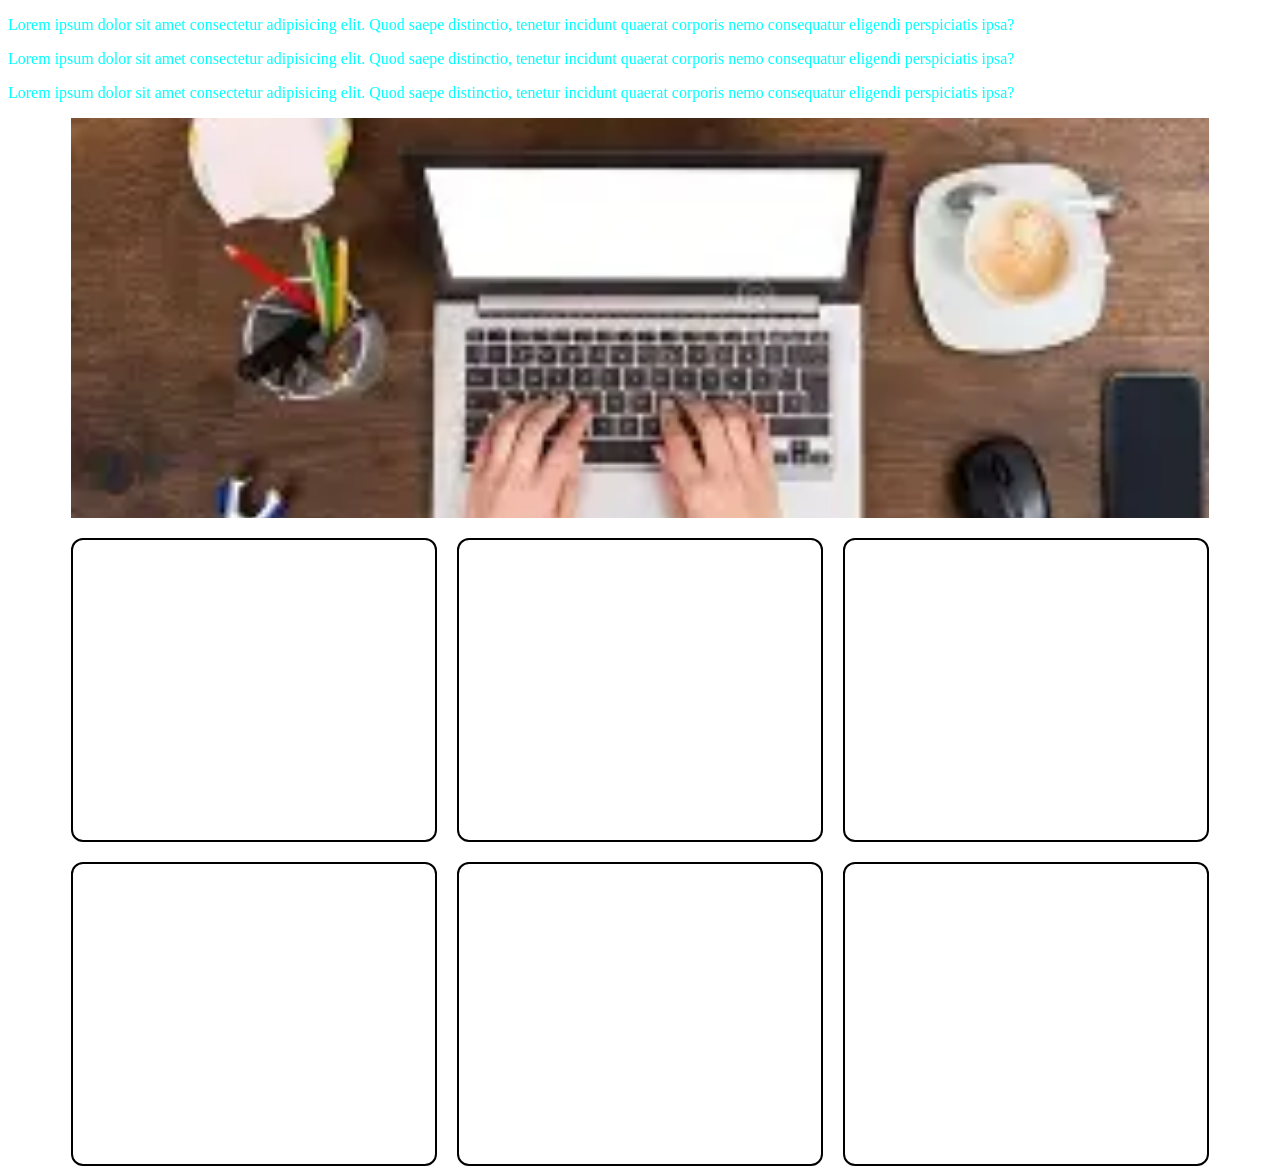
==== index.html @ 122b04da "first commit" ====
<!DOCTYPE html>
<html lang="en">

<head>
    <meta charset="UTF-8">
    <meta name="viewport" content="width=device-width, initial-scale=1.0">
    <title>Responsive</title>
    <link rel="stylesheet" href="Style.css">
</head>

<body>
    <p class="A"> Lorem ipsum dolor sit amet consectetur adipisicing elit. Quod saepe distinctio, tenetur incidunt quaerat corporis
        nemo consequatur eligendi perspiciatis ipsa?</p>
    <p class="B">Lorem ipsum dolor sit amet consectetur adipisicing elit. Quod saepe distinctio, tenetur incidunt quaerat corporis
        nemo consequatur eligendi perspiciatis ipsa?</p>
    <p class="C">Lorem ipsum dolor sit amet consectetur adipisicing elit. Quod saepe distinctio, tenetur incidunt quaerat corporis
        nemo consequatur eligendi perspiciatis ipsa?</p>
    <div class="M"></div>

    <div class="content">
        <div class="G"></div>
        <div class="G"></div>
        <div class="G"></div>
        <div class="G"></div>
        <div class="G"></div>
        <div class="G"></div>
    </div>
</body>

</html>
---- Style.css ----
.A{
    color: aqua;

}
.B{
    color: aqua;

}
.C{
    color: aqua;

}
.M{
    background-image: url("images/OIP\ \(2\).webp");
    width: 90%;
    height: 400px;
    background-repeat: no-repeat;
    background-size: cover;
    background-position: center;
    margin: 0 auto;

}
.content{
   width: 90%;
   margin: 0 auto;
    margin-top: 20px;
    display: grid;
    grid-template-columns: repeat(3,1fr);
    gap: 20px;
}
.G{
    border: 2px solid black;
    height: 300px;
    border-radius: 12px;

}


/* écran tablette */
@media(max-width:820px){
    .A{
        color: green;
    }
    .B{
        color: red;
    }
.M{
    background-image: url("images/OIP\ \(3\).webp");
    width: 90%;
    height: 400px;
    background-repeat: no-repeat;
    background-size: cover;
    background-position: center;
    margin: 0 auto;
    
}
.content{
    grid-template-columns: repeat(2,1fr);
}
}

/* écran telephone */
@media(max-width:390px){
    .A{
        color: brown;
    }
    .B{
        color: brown;
        font-weight: bold;
    }
    .C{
        color: brown;
        display: none;
    }
.M{
    background-image: url("images/télécharger\ \(1\).webp");
    width: 90%;
    height: 400px;
    background-repeat: no-repeat;
    background-size: cover;
    background-position: center;
    margin: 0 auto;
    
}
.content{
    grid-template-columns: repeat(1,1fr);
}
}
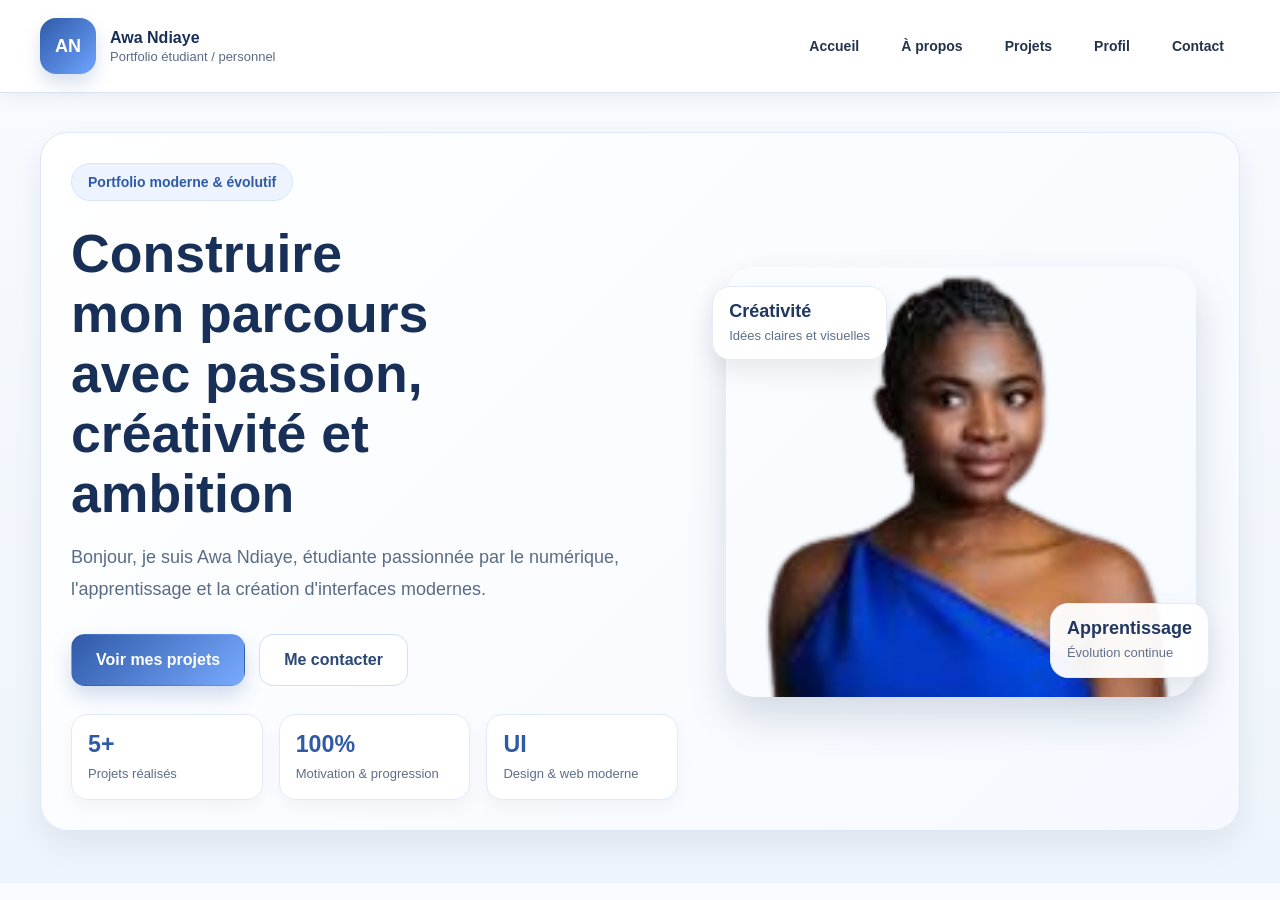
==== commit 2796dd61: "transition vers porfolio" ====
--- a/index.html
+++ b/index.html
@@ -4,27 +4,99 @@
 <head>
     <meta charset="UTF-8">
     <meta name="viewport" content="width=device-width, initial-scale=1.0">
-    <title>Responsive</title>
+    <title>Document</title>
+    
     <link rel="stylesheet" href="Style.css">
 </head>
 
 <body>
-    <p class="A"> Lorem ipsum dolor sit amet consectetur adipisicing elit. Quod saepe distinctio, tenetur incidunt quaerat corporis
-        nemo consequatur eligendi perspiciatis ipsa?</p>
-    <p class="B">Lorem ipsum dolor sit amet consectetur adipisicing elit. Quod saepe distinctio, tenetur incidunt quaerat corporis
-        nemo consequatur eligendi perspiciatis ipsa?</p>
-    <p class="C">Lorem ipsum dolor sit amet consectetur adipisicing elit. Quod saepe distinctio, tenetur incidunt quaerat corporis
-        nemo consequatur eligendi perspiciatis ipsa?</p>
-    <div class="M"></div>
+    <header class="header">
+        <div class="container header-inner">
 
-    <div class="content">
-        <div class="G"></div>
-        <div class="G"></div>
-        <div class="G"></div>
-        <div class="G"></div>
-        <div class="G"></div>
-        <div class="G"></div>
-    </div>
+            <!-- Logo + nom -->
+            <a href="#accueil" class="brand">
+                <div class="logo">AN</div>
+                <div class="brand-text">
+                    <strong>Awa Ndiaye</strong>
+                    <span>Portfolio étudiant / personnel</span>
+                </div>
+            </a>
+
+            <!-- Checkbox cachée (pour le menu burger sans JS) -->
+            <input type="checkbox" id="menuToggle" class="menu-checkbox" />
+
+            <!-- Le label est le bouton burger visuel -->
+            <label for="menuToggle" class="menu-toggle" aria-label="Ouvrir le menu">
+                <span></span>
+            </label>
+
+            <!-- Menu de navigation -->
+            <nav class="nav">
+                <a href="#accueil">Accueil</a>
+                <a href="#apropos">À propos</a>
+                <a href="#projets">Projets</a>
+                <a href="#profil">Profil</a>
+                <a href="#contact">Contact</a>
+            </nav>
+
+        </div>
+    </header>
+    <main>
+        <section class="hero" id="accueil">
+            <div class="container">
+                <div class="hero-box">
+
+                    <div class="hero-content">
+                        <div class="hero-badge">Portfolio moderne & évolutif</div>
+
+                        <h1>Construire mon parcours avec passion, créativité et ambition</h1>
+
+                        <p>
+                            Bonjour, je suis Awa Ndiaye, étudiante passionnée par le numérique,
+                            l'apprentissage et la création d'interfaces modernes.
+                        </p>
+
+                        <div class="hero-actions">
+                            <a href="#projets" class="btn btn-primary">Voir mes projets</a>
+                            <a href="#contact" class="btn btn-secondary">Me contacter</a>
+                        </div>
+
+                        <div class="hero-stats">
+                            <div class="hero-stat">
+                                <strong>5+</strong>
+                                <span>Projets réalisés</span>
+                            </div>
+                            <div class="hero-stat">
+                                <strong>100%</strong>
+                                <span>Motivation & progression</span>
+                            </div>
+                            <div class="hero-stat">
+                                <strong>UI</strong>
+                                <span>Design & web moderne</span>
+                            </div>
+                        </div>
+                    </div>
+
+                    <div class="hero-visual">
+                        <div class="floating-card top">
+                            <strong>Créativité</strong>
+                            <span>Idées claires et visuelles</span>
+                        </div>
+
+                        <div class="hero-image-wrap">
+                            <img class="hero-image" src="images/Awa Ndiaye.png" alt="Étudiante" />
+                        </div>
+
+                        <div class="floating-card bottom">
+                            <strong>Apprentissage</strong>
+                            <span>Évolution continue</span>
+                        </div>
+                    </div>
+
+                </div>
+            </div>
+        </section>
+    </main>
 </body>
 
 </html>
--- a/Style.css
+++ b/Style.css
@@ -1,88 +1,474 @@
-.A{
-    color: aqua;
-
-}
-.B{
-    color: aqua;
-
-}
-.C{
-    color: aqua;
-
-}
-.M{
-    background-image: url("images/OIP\ \(2\).webp");
-    width: 90%;
-    height: 400px;
-    background-repeat: no-repeat;
-    background-size: cover;
-    background-position: center;
-    margin: 0 auto;
-
-}
-.content{
-   width: 90%;
-   margin: 0 auto;
-    margin-top: 20px;
-    display: grid;
-    grid-template-columns: repeat(3,1fr);
-    gap: 20px;
-}
-.G{
-    border: 2px solid black;
-    height: 300px;
-    border-radius: 12px;
-
-}
-
-
-/* écran tablette */
-@media(max-width:820px){
-    .A{
-        color: green;
-    }
-    .B{
-        color: red;
-    }
-.M{
-    background-image: url("images/OIP\ \(3\).webp");
-    width: 90%;
-    height: 400px;
-    background-repeat: no-repeat;
-    background-size: cover;
-    background-position: center;
-    margin: 0 auto;
-    
-}
-.content{
-    grid-template-columns: repeat(2,1fr);
-}
-}
-
-/* écran telephone */
-@media(max-width:390px){
-    .A{
-        color: brown;
-    }
-    .B{
-        color: brown;
-        font-weight: bold;
-    }
-    .C{
-        color: brown;
-        display: none;
-    }
-.M{
-    background-image: url("images/télécharger\ \(1\).webp");
-    width: 90%;
-    height: 400px;
-    background-repeat: no-repeat;
-    background-size: cover;
-    background-position: center;
-    margin: 0 auto;
-    
-}
-.content{
-    grid-template-columns: repeat(1,1fr);
-}
-}
+* {
+  margin: 0;
+  padding: 0;
+  box-sizing: border-box;
+}
+html {
+  scroll-behavior: smooth;
+}
+body {
+  font-family: Arial, sans-serif;
+  background: linear-gradient(180deg, #f8fbff 0%, #eef4fb 100%);
+  color: #1f2f49;
+  padding-top: 92px;
+  overflow-x: hidden;
+}
+img {
+  max-width: 100%;
+  display: block;
+}
+ 
+a, button, input, textarea, select {
+  font: inherit;
+}
+ 
+.container {
+  width: min(100% - 32px, 1200px);
+  margin: 0 auto;
+}
+.header {
+  position: fixed;
+  top: 0;
+  left: 0;
+  width: 100%;
+  background: rgba(255, 255, 255, 0.92);
+  backdrop-filter: blur(12px);
+  border-bottom: 1px solid #d9e3f2;
+  z-index: 1000;
+  box-shadow: 0 6px 18px rgba(0, 0, 0, 0.05);
+}
+.header-inner {
+  min-height: 92px;
+  display: flex;
+  align-items: center;
+  justify-content: space-between;
+  gap: 20px;
+}
+.brand {
+  display: flex;
+  align-items: center;
+  gap: 14px;
+  text-decoration: none;
+  color: #1f2f49;
+  min-width: 0;
+}
+ 
+.logo {
+  width: 56px;
+  height: 56px;
+  flex: 0 0 56px;
+  border-radius: 16px;
+  background: linear-gradient(135deg, #2f5aa8, #6fa4ff);
+  color: #ffffff;
+  display: flex;
+  align-items: center;
+  justify-content: center;
+  font-weight: 700;
+  font-size: 18px;
+  box-shadow: 0 10px 18px rgba(47, 90, 168, 0.18);
+}
+.brand-text {
+  display: flex;
+  flex-direction: column;
+  gap: 2px;
+  min-width: 0;
+}
+ 
+.brand-text strong {
+  font-size: 16px;
+  color: #183057;
+  white-space: nowrap;
+  overflow: hidden;
+  text-overflow: ellipsis;
+}
+ 
+.brand-text span {
+  font-size: 13px;
+  color: #5a6b85;
+  white-space: nowrap;
+  overflow: hidden;
+  text-overflow: ellipsis;
+}
+.nav {
+  display: flex;
+  align-items: center;
+  gap: 10px;
+  flex-wrap: wrap;
+}
+ 
+.nav a {
+  text-decoration: none;
+  color: #24324a;
+  padding: 10px 16px;
+  font-size: 14px;
+  font-weight: 600;
+  border-radius: 999px;
+  transition: 0.3s ease;
+}
+ 
+.nav a:hover,
+.nav a:focus-visible {
+  background: #e8f1ff;
+  color: #2f5aa8;
+  outline: none;
+}
+.menu-checkbox {
+  display: none;
+}
+ 
+.menu-toggle {
+  display: none;
+  width: 48px;
+  height: 48px;
+  border: 1px solid #d9e3f2;
+  border-radius: 14px;
+  background: #ffffff;
+  align-items: center;
+  justify-content: center;
+  cursor: pointer;
+}
+
+
+
+
+.menu-toggle span,
+.menu-toggle::before,
+.menu-toggle::after {
+  content: "";
+  display: block;
+  width: 20px;
+  height: 2px;
+  background: #24324a;
+  border-radius: 999px;
+  transition: 0.3s ease;
+  position: relative;
+}
+ 
+.menu-toggle::before {
+  position: absolute;
+  transform: translateY(-6px);
+}
+ 
+.menu-toggle::after {
+  position: absolute;
+  transform: translateY(6px);  
+}
+.menu-checkbox:checked ~ .menu-toggle span {
+  opacity: 0;
+}
+ 
+.menu-checkbox:checked ~ .menu-toggle::before {
+  transform: rotate(45deg);
+}
+ 
+.menu-checkbox:checked ~ .menu-toggle::after {
+  transform: rotate(-45deg);
+}
+.hero {
+  padding: clamp(24px, 4vw, 40px) 0 clamp(34px, 5vw, 52px);
+}
+.hero-box {
+  min-height: 500px;
+  border: 1px solid #dde7f5;
+  border-radius: 28px;
+  background: linear-gradient(135deg, #ffffff 0%, #f5f9ff 100%);
+  display: grid;
+  grid-template-columns: minmax(0, 1.1fr) minmax(320px, 0.9fr);
+  align-items: center;
+  gap: clamp(20px, 4vw, 34px);
+  padding: clamp(18px, 3vw, 30px);
+  box-shadow: 0 14px 30px rgba(24, 48, 87, 0.08);
+  overflow: hidden;
+}
+.hero-badge {
+  display: inline-flex;
+  align-items: center;
+  gap: 8px;
+  padding: 10px 16px;
+  border-radius: 999px;
+  background: #edf4ff;
+  border: 1px solid #d6e4fb;
+  color: #2f5aa8;
+  font-size: 14px;
+  font-weight: 700;
+  margin-bottom: 22px;
+  max-width: 100%;
+  text-align: center;
+}
+.hero-content h1 {
+  font-size: clamp(2rem, 5vw, 3.35rem);
+  line-height: 1.12;
+  margin-bottom: 18px;
+  color: #183057;
+  max-width: 12ch;
+}
+.hero-content p {
+  font-size: clamp(1rem, 2vw, 1.125rem);
+  line-height: 1.8;
+  margin-bottom: 28px;
+  color: #5a6b85;
+  max-width: 620px;
+}
+.hero-actions {
+  display: flex;
+  gap: 14px;
+  flex-wrap: wrap;
+  margin-bottom: 28px;
+}
+ 
+.btn {
+  display: inline-flex;
+  align-items: center;
+  justify-content: center;
+  min-height: 52px;
+  padding: 14px 24px;
+  border-radius: 14px;
+  text-decoration: none;
+  font-weight: 700;
+  transition: 0.3s ease;
+  border: 1px solid transparent;
+  text-align: center;
+}
+ 
+.btn-primary {
+  background: linear-gradient(135deg, #2f5aa8, #79aaff);
+  color: #ffffff;
+  box-shadow: 0 10px 20px rgba(47, 90, 168, 0.2);
+}
+ 
+.btn-primary:hover,
+.btn-primary:focus-visible {
+  transform: translateY(-2px);
+  box-shadow: 0 14px 24px rgba(47, 90, 168, 0.26);
+  outline: none;
+}
+ 
+.btn-secondary {
+  border-color: #cfe0fa;
+  color: #2b4774;
+  background: #ffffff;
+}
+ 
+.btn-secondary:hover,
+.btn-secondary:focus-visible {
+  background: #f3f8ff;
+  outline: none;
+}
+.hero-stats {
+  display: grid;
+  grid-template-columns: repeat(3, minmax(0, 1fr));
+  gap: 16px;
+}
+ 
+.hero-stat {
+  min-width: 0;
+  padding: 16px;
+  border-radius: 16px;
+  background: #ffffff;
+  border: 1px solid #e1ebf7;
+  box-shadow: 0 8px 18px rgba(0, 0, 0, 0.04);
+}
+ 
+.hero-stat strong {
+  display: block;
+  font-size: clamp(1.2rem, 2vw, 1.45rem);
+  color: #2f5aa8;
+  margin-bottom: 6px;
+}
+ 
+.hero-stat span {
+  font-size: 13px;
+  line-height: 1.5;
+  color: #5d6e88;
+}
+.hero-visual {
+  position: relative;
+  min-height: 440px;
+  display: flex;
+  align-items: center;
+  justify-content: center;
+}
+ 
+.hero-image-wrap {
+  position: relative;
+  width: 100%;
+  max-width: 470px;
+  aspect-ratio: 47 / 43;
+  border-radius: 28px;
+  overflow: hidden;
+  box-shadow: 0 20px 40px rgba(26, 47, 82, 0.16);
+}
+ 
+.hero-image {
+  width: 100%;
+  height: 100%;
+  object-fit: cover;
+}
+.floating-card {
+  position: absolute;
+  z-index: 2;
+  max-width: 210px;
+  background: rgba(255, 255, 255, 0.95);
+  border: 1px solid #e2ebf8;
+  border-radius: 18px;
+  padding: 14px 16px;
+  box-shadow: 0 12px 26px rgba(0, 0, 0, 0.08);
+}
+ 
+.floating-card.top {
+  top: 24px;
+  left: 0;
+}
+ 
+.floating-card.bottom {
+  right: 0;
+  bottom: 24px;
+}
+ 
+.floating-card strong {
+  display: block;
+  font-size: 18px;
+  color: #1f3761;
+  margin-bottom: 4px;
+}
+ 
+.floating-card span {
+  font-size: 13px;
+  color: #607089;
+  line-height: 1.5;
+}
+@media (max-width: 1024px) {
+  .hero-box {
+    grid-template-columns: 1fr;
+  }
+ 
+  .hero-content h1 {
+    max-width: none;
+  }
+ 
+  .hero-visual {
+    min-height: auto;
+    padding-top: 10px;
+  }
+ 
+  .hero-image-wrap {
+    max-width: 100%;
+  }
+}
+@media (max-width: 860px) {
+  body {
+    padding-top: 84px;
+  }
+ 
+  .header-inner {
+    min-height: 84px;
+  }
+ 
+  .menu-toggle {
+    display: inline-flex;
+    position: relative;
+    z-index: 1002;
+  }
+ 
+  .nav {
+    position: fixed;
+    top: 84px;
+    left: 16px;
+    right: 16px;
+    display: flex;
+    flex-direction: column;
+    align-items: stretch;
+    gap: 8px;
+    padding: 14px;
+    background: rgba(255, 255, 255, 0.98);
+    border: 1px solid #d9e3f2;
+    border-radius: 20px;
+    box-shadow: 0 14px 30px rgba(24, 48, 87, 0.08);
+    opacity: 0;
+    visibility: hidden;
+    transform: translateY(-10px);
+    transition: 0.3s ease;
+  }
+ 
+  .menu-checkbox:checked ~ .nav {
+    opacity: 1;
+    visibility: visible;
+    transform: translateY(0);
+  }
+ 
+  .nav a {
+    width: 100%;
+    text-align: center;
+    background: #f8fbff;
+  }
+}
+@media (max-width: 680px) {
+  .container {
+    width: min(100% - 24px, 1200px);
+  }
+ 
+  .brand-text span {
+    display: none;
+  }
+ 
+  .hero-box {
+    border-radius: 22px;
+    padding: 18px;
+  }
+ 
+  .hero-badge {
+    width: 100%;
+    justify-content: center;
+  }
+ 
+  .hero-actions {
+    flex-direction: column;
+  }
+ 
+  .hero-actions .btn {
+    width: 100%;
+  }
+ 
+  .hero-stats {
+    grid-template-columns: 1fr;
+  }
+ 
+  .hero-visual {
+    gap: 14px;
+    flex-direction: column;
+    align-items: stretch;
+  }
+ 
+  .floating-card {
+    position: static;
+    max-width: 100%;
+  }
+}
+@media (max-width: 480px) {
+  body {
+    padding-top: 78px;
+  }
+ 
+  .header-inner {
+    min-height: 78px;
+    gap: 12px;
+  }
+ 
+  .logo {
+    width: 48px;
+    height: 48px;
+    flex-basis: 48px;
+    border-radius: 14px;
+  }
+ 
+  .brand-text strong {
+    font-size: 15px;
+  }
+ 
+  .hero-image-wrap {
+    border-radius: 22px;
+  }
+}
+
+
+
